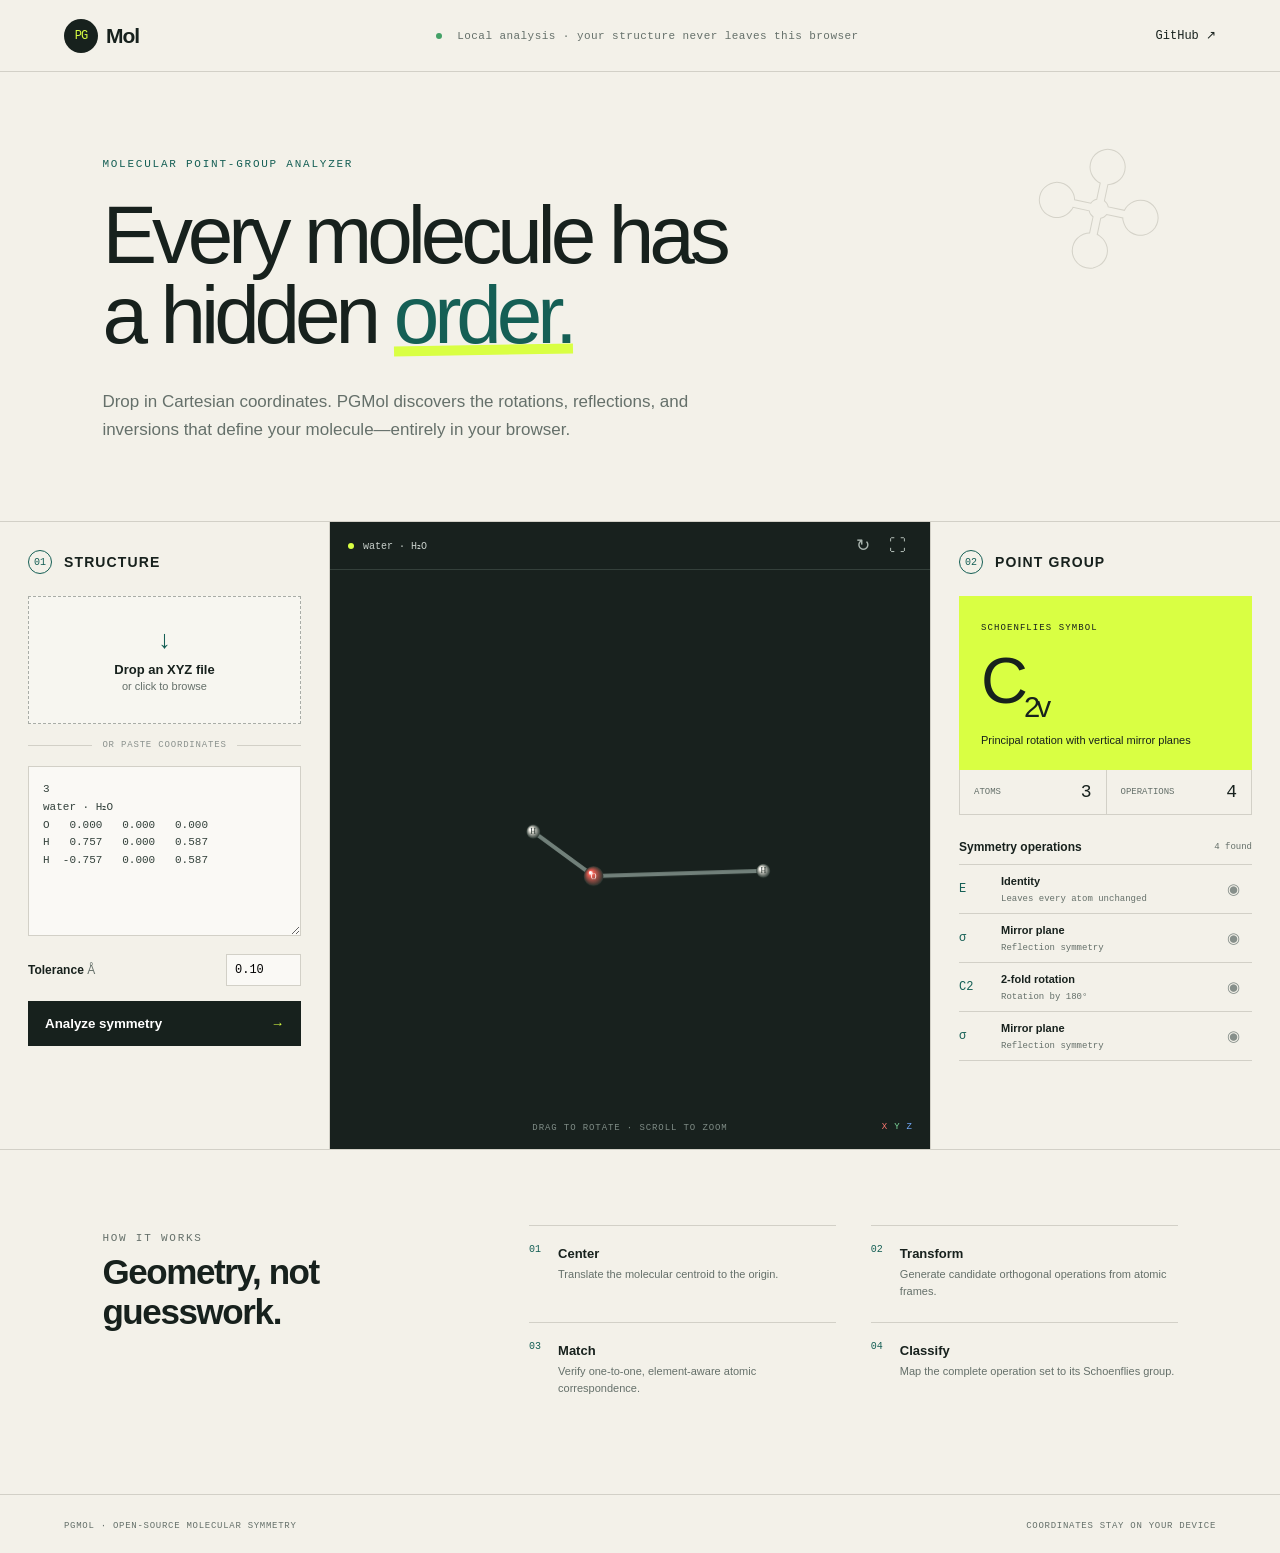
==== docs/index.html @ 48693a02 "Add browser symmetry analyzer" ====
<!doctype html>
<html lang="en">
<head>
  <meta charset="utf-8">
  <meta name="viewport" content="width=device-width, initial-scale=1">
  <meta name="description" content="Analyze molecular point-group symmetry privately in your browser.">
  <meta http-equiv="Content-Security-Policy" content="default-src 'self'; script-src 'self'; style-src 'self'; img-src 'self' data:; object-src 'none'; base-uri 'none'; form-action 'none'">
  <title>PGMol — Molecular Symmetry, Revealed</title>
  <link rel="stylesheet" href="style.css">
</head>
<body>
  <noscript><div class="noscript">PGMol requires JavaScript to analyze and render molecular structures.</div></noscript>
  <header class="topbar">
    <a class="brand" href="#" aria-label="PGMol home"><span class="mark">PG</span><span>Mol</span></a>
    <div class="privacy"><span></span> Local analysis · your structure never leaves this browser</div>
    <a class="github" href="https://github.com/Autonomous-Scientific-Agents/PGMol">GitHub ↗</a>
  </header>

  <main>
    <section class="hero">
      <p class="eyebrow">MOLECULAR POINT-GROUP ANALYZER</p>
      <h1>Every molecule has<br>a hidden <em>order.</em></h1>
      <p class="lede">Drop in Cartesian coordinates. PGMol discovers the rotations, reflections, and inversions that define your molecule—entirely in your browser.</p>
    </section>

    <section class="workbench" aria-label="Symmetry workbench">
      <aside class="input-panel">
        <div class="panel-heading"><span>01</span><h2>Structure</h2></div>
        <label id="dropzone" class="dropzone" for="file-input">
          <input id="file-input" type="file" accept=".xyz,chemical/x-xyz">
          <span class="drop-icon">↓</span>
          <strong>Drop an XYZ file</strong>
          <small>or click to browse</small>
        </label>
        <div class="or"><span>OR PASTE COORDINATES</span></div>
        <textarea id="xyz-input" spellcheck="false" aria-label="XYZ coordinates">3
water · H₂O
O   0.000   0.000   0.000
H   0.757   0.000   0.587
H  -0.757   0.000   0.587</textarea>
        <div class="settings-row">
          <label for="tolerance">Tolerance <span>Å</span></label>
          <input id="tolerance" type="number" min="0.001" step="0.01" value="0.10">
        </div>
        <button id="analyze" class="analyze">Analyze symmetry <span>→</span></button>
        <p id="error" class="error" role="alert"></p>
      </aside>

      <section class="viewer-panel">
        <div class="viewer-toolbar">
          <div><span class="status-dot"></span><span id="molecule-name">water · H₂O</span></div>
          <div class="viewer-actions"><button id="reset-view" title="Reset view">↻</button><button id="fullscreen" title="Fullscreen">⛶</button></div>
        </div>
        <canvas id="viewer" aria-label="Interactive three-dimensional molecular viewer"></canvas>
        <div class="drag-hint">DRAG TO ROTATE · SCROLL TO ZOOM</div>
        <div class="axis-key"><span class="x">X</span><span class="y">Y</span><span class="z">Z</span></div>
      </section>

      <aside class="result-panel">
        <div class="panel-heading"><span>02</span><h2>Point group</h2></div>
        <div class="point-group-card">
          <span>SCHOENFLIES SYMBOL</span>
          <strong id="point-group">C<sub>2v</sub></strong>
          <p id="group-description">Twofold rotation with two vertical mirror planes</p>
        </div>
        <div class="summary-grid">
          <div><span>Atoms</span><strong id="atom-count">3</strong></div>
          <div><span>Operations</span><strong id="operation-count">4</strong></div>
        </div>
        <div class="operations-heading"><h3>Symmetry operations</h3><span id="operation-badge">4 found</span></div>
        <div id="operations" class="operations"></div>
      </aside>
    </section>

    <section class="how-it-works">
      <div><p class="eyebrow">HOW IT WORKS</p><h2>Geometry, not guesswork.</h2></div>
      <ol>
        <li><span>01</span><div><strong>Center</strong><p>Translate the molecular centroid to the origin.</p></div></li>
        <li><span>02</span><div><strong>Transform</strong><p>Generate candidate orthogonal operations from atomic frames.</p></div></li>
        <li><span>03</span><div><strong>Match</strong><p>Verify one-to-one, element-aware atomic correspondence.</p></div></li>
        <li><span>04</span><div><strong>Classify</strong><p>Map the complete operation set to its Schoenflies group.</p></div></li>
      </ol>
    </section>
  </main>
  <footer><span>PGMol · Open-source molecular symmetry</span><span>Coordinates stay on your device</span></footer>
  <script type="module" src="app.js"></script>
</body>
</html>
---- docs/style.css ----
:root{--ink:#17211d;--muted:#65706a;--paper:#f3f1e9;--cream:#e8e4d8;--line:#d2d0c7;--acid:#d9ff43;--teal:#155f55;--white:#fff;--mono:'SFMono-Regular',Consolas,'Liberation Mono',monospace;--sans:Inter,-apple-system,BlinkMacSystemFont,'Segoe UI',sans-serif}*{box-sizing:border-box}html{scroll-behavior:smooth}body{margin:0;background:var(--paper);color:var(--ink);font-family:var(--sans);font-size:15px}.topbar{height:72px;border-bottom:1px solid var(--line);display:flex;align-items:center;padding:0 max(28px,5vw);gap:30px}.brand{display:flex;align-items:center;color:var(--ink);text-decoration:none;font-size:21px;font-weight:700;letter-spacing:-1px}.mark{display:grid;place-items:center;width:34px;height:34px;margin-right:8px;border-radius:50%;background:var(--ink);color:var(--acid);font:500 12px var(--mono);letter-spacing:-1px}.privacy{margin:auto;color:var(--muted);font:11px var(--mono);letter-spacing:.04em}.privacy span{display:inline-block;width:6px;height:6px;border-radius:50%;background:#43a167;margin-right:8px}.github{color:var(--ink);font:12px var(--mono);text-decoration:none}.hero{padding:86px max(28px,8vw) 76px;border-bottom:1px solid var(--line);position:relative;overflow:hidden}.hero:after{content:'✣';position:absolute;right:9vw;top:46px;font-size:160px;color:transparent;-webkit-text-stroke:1px #d4d2c8;transform:rotate(12deg)}.eyebrow{font:500 11px var(--mono);letter-spacing:.16em;color:var(--teal);margin:0 0 25px}.hero h1{font-size:clamp(46px,6.4vw,92px);line-height:.98;letter-spacing:-.062em;margin:0;max-width:920px;font-weight:500}.hero h1 em{font-style:normal;color:var(--teal);position:relative}.hero h1 em:after{content:'';position:absolute;height:10px;background:var(--acid);bottom:5px;left:0;right:0;z-index:-1;transform:rotate(-1deg)}.lede{color:var(--muted);font-size:17px;line-height:1.7;max-width:610px;margin:32px 0 0}.workbench{display:grid;grid-template-columns:minmax(260px,330px) minmax(390px,1fr) minmax(270px,350px);min-height:620px;border-bottom:1px solid var(--line)}.input-panel,.result-panel{padding:28px;border-right:1px solid var(--line)}.result-panel{border-right:0;border-left:1px solid var(--line)}.panel-heading{display:flex;align-items:center;gap:12px;margin-bottom:22px}.panel-heading span{font:10px var(--mono);color:var(--teal);border:1px solid var(--teal);border-radius:50%;width:24px;height:24px;display:grid;place-items:center}.panel-heading h2{font-size:14px;text-transform:uppercase;letter-spacing:.08em;margin:0}.dropzone{height:128px;border:1px dashed #a9ada7;background:rgba(255,255,255,.32);display:flex;flex-direction:column;justify-content:center;align-items:center;cursor:pointer;transition:.2s}.dropzone:hover,.dropzone.drag{background:#eaff9a;border-color:var(--teal)}.dropzone input{display:none}.drop-icon{font:25px var(--mono);color:var(--teal);line-height:1}.dropzone strong{font-size:13px;margin:8px 0 3px}.dropzone small{color:var(--muted);font-size:11px}.or{display:flex;align-items:center;gap:10px;color:#8a918d;font:9px var(--mono);letter-spacing:.09em;margin:16px 0}.or:before,.or:after{content:'';height:1px;background:var(--line);flex:1}textarea{width:100%;height:170px;resize:vertical;border:1px solid var(--line);background:#faf9f5;padding:14px;color:#34423c;font:11px/1.6 var(--mono);outline:none}textarea:focus{border-color:var(--teal)}.settings-row{display:flex;justify-content:space-between;align-items:center;margin:15px 0}.settings-row label{font-size:12px;font-weight:600}.settings-row label span{color:var(--muted);font-weight:400}.settings-row input{width:75px;padding:8px;border:1px solid var(--line);background:#faf9f5;font:12px var(--mono)}.analyze{width:100%;border:0;background:var(--ink);color:#fff;padding:15px 17px;text-align:left;font-weight:600;cursor:pointer;transition:.2s}.analyze:hover{background:var(--teal)}.analyze span{float:right;color:var(--acid)}.error{color:#a43229;font-size:11px;line-height:1.4;min-height:14px}.viewer-panel{min-width:0;background:#18211e;position:relative;display:flex;flex-direction:column}.viewer-toolbar{height:52px;padding:0 18px;display:flex;align-items:center;justify-content:space-between;color:#c7cfca;border-bottom:1px solid #34403b;font:10px var(--mono)}.status-dot{display:inline-block;width:6px;height:6px;background:var(--acid);border-radius:50%;margin-right:9px}.viewer-actions button{background:none;border:0;color:#aab5af;font-size:17px;cursor:pointer;margin-left:7px}#viewer{width:100%;height:100%;min-height:560px;cursor:grab;display:block;touch-action:none}#viewer:active{cursor:grabbing}.drag-hint{position:absolute;bottom:16px;left:50%;transform:translateX(-50%);color:#7f8c86;font:9px var(--mono);letter-spacing:.1em;white-space:nowrap}.axis-key{position:absolute;bottom:17px;right:18px;font:9px var(--mono);display:flex;gap:7px}.axis-key .x{color:#fb7670}.axis-key .y{color:#7cd69a}.axis-key .z{color:#72aafa}.point-group-card{background:var(--acid);padding:20px 22px;min-height:174px}.point-group-card>span{font:9px var(--mono);letter-spacing:.12em}.point-group-card strong{display:block;font-size:65px;line-height:1;margin:15px 0 10px;letter-spacing:-.06em;font-weight:500}.point-group-card sub{font-size:.45em}.point-group-card p{font-size:11px;line-height:1.45;max-width:240px;margin:0}.summary-grid{display:grid;grid-template-columns:1fr 1fr;border:1px solid var(--line);border-top:0}.summary-grid div{padding:12px 14px;display:flex;align-items:center;justify-content:space-between}.summary-grid div+div{border-left:1px solid var(--line)}.summary-grid span{font:9px var(--mono);color:var(--muted);text-transform:uppercase}.summary-grid strong{font:18px var(--mono);font-weight:400}.operations-heading{display:flex;align-items:center;justify-content:space-between;margin:25px 0 10px}.operations-heading h3{font-size:12px;margin:0}.operations-heading span{font:9px var(--mono);color:var(--muted)}.operations{max-height:260px;overflow:auto;border-top:1px solid var(--line)}.operation{display:grid;grid-template-columns:42px 1fr 25px;align-items:center;border-bottom:1px solid var(--line);min-height:49px;cursor:pointer;transition:.15s}.operation:hover,.operation.active{background:#e8edce}.operation:focus-visible,.viewer-actions button:focus-visible,.analyze:focus-visible,.dropzone:focus-within{outline:3px solid #70a99f;outline-offset:2px}.op-symbol{font:500 12px var(--mono);color:var(--teal)}.op-info strong{display:block;font-size:11px}.op-info small{font:9px var(--mono);color:var(--muted)}.op-eye{color:#87908b}.how-it-works{padding:75px max(28px,8vw);display:grid;grid-template-columns:1fr 2fr;gap:8vw}.how-it-works h2{font-size:35px;letter-spacing:-.04em;margin:0}.how-it-works ol{list-style:none;margin:0;padding:0;display:grid;grid-template-columns:1fr 1fr;gap:0 35px}.how-it-works li{display:flex;gap:17px;padding:18px 0;border-top:1px solid var(--line)}.how-it-works li>span{font:10px var(--mono);color:var(--teal)}.how-it-works strong{font-size:13px}.how-it-works p{color:var(--muted);font-size:11px;line-height:1.5;margin:5px 0}.noscript{padding:14px;text-align:center;background:#ffd8d2;color:#691d17;font-weight:600}footer{border-top:1px solid var(--line);display:flex;justify-content:space-between;padding:26px max(28px,5vw);font:9px var(--mono);color:var(--muted);text-transform:uppercase;letter-spacing:.08em}@media(max-width:1050px){.workbench{grid-template-columns:320px 1fr}.result-panel{grid-column:1/-1;border-left:0;border-top:1px solid var(--line);display:grid;grid-template-columns:250px 1fr;gap:25px}.result-panel .panel-heading{grid-column:1/-1;margin-bottom:0}.operations{max-height:210px}.how-it-works{grid-template-columns:1fr}}@media(max-width:700px){.privacy{display:none}.hero{padding-top:60px}.hero:after{display:none}.workbench{display:block}.input-panel{border-right:0}.viewer-panel{min-height:500px}.result-panel{display:block}.result-panel .panel-heading{margin-bottom:20px}.how-it-works ol{grid-template-columns:1fr}.topbar{height:60px}.hero h1{font-size:48px}footer{gap:20px;flex-direction:column}}
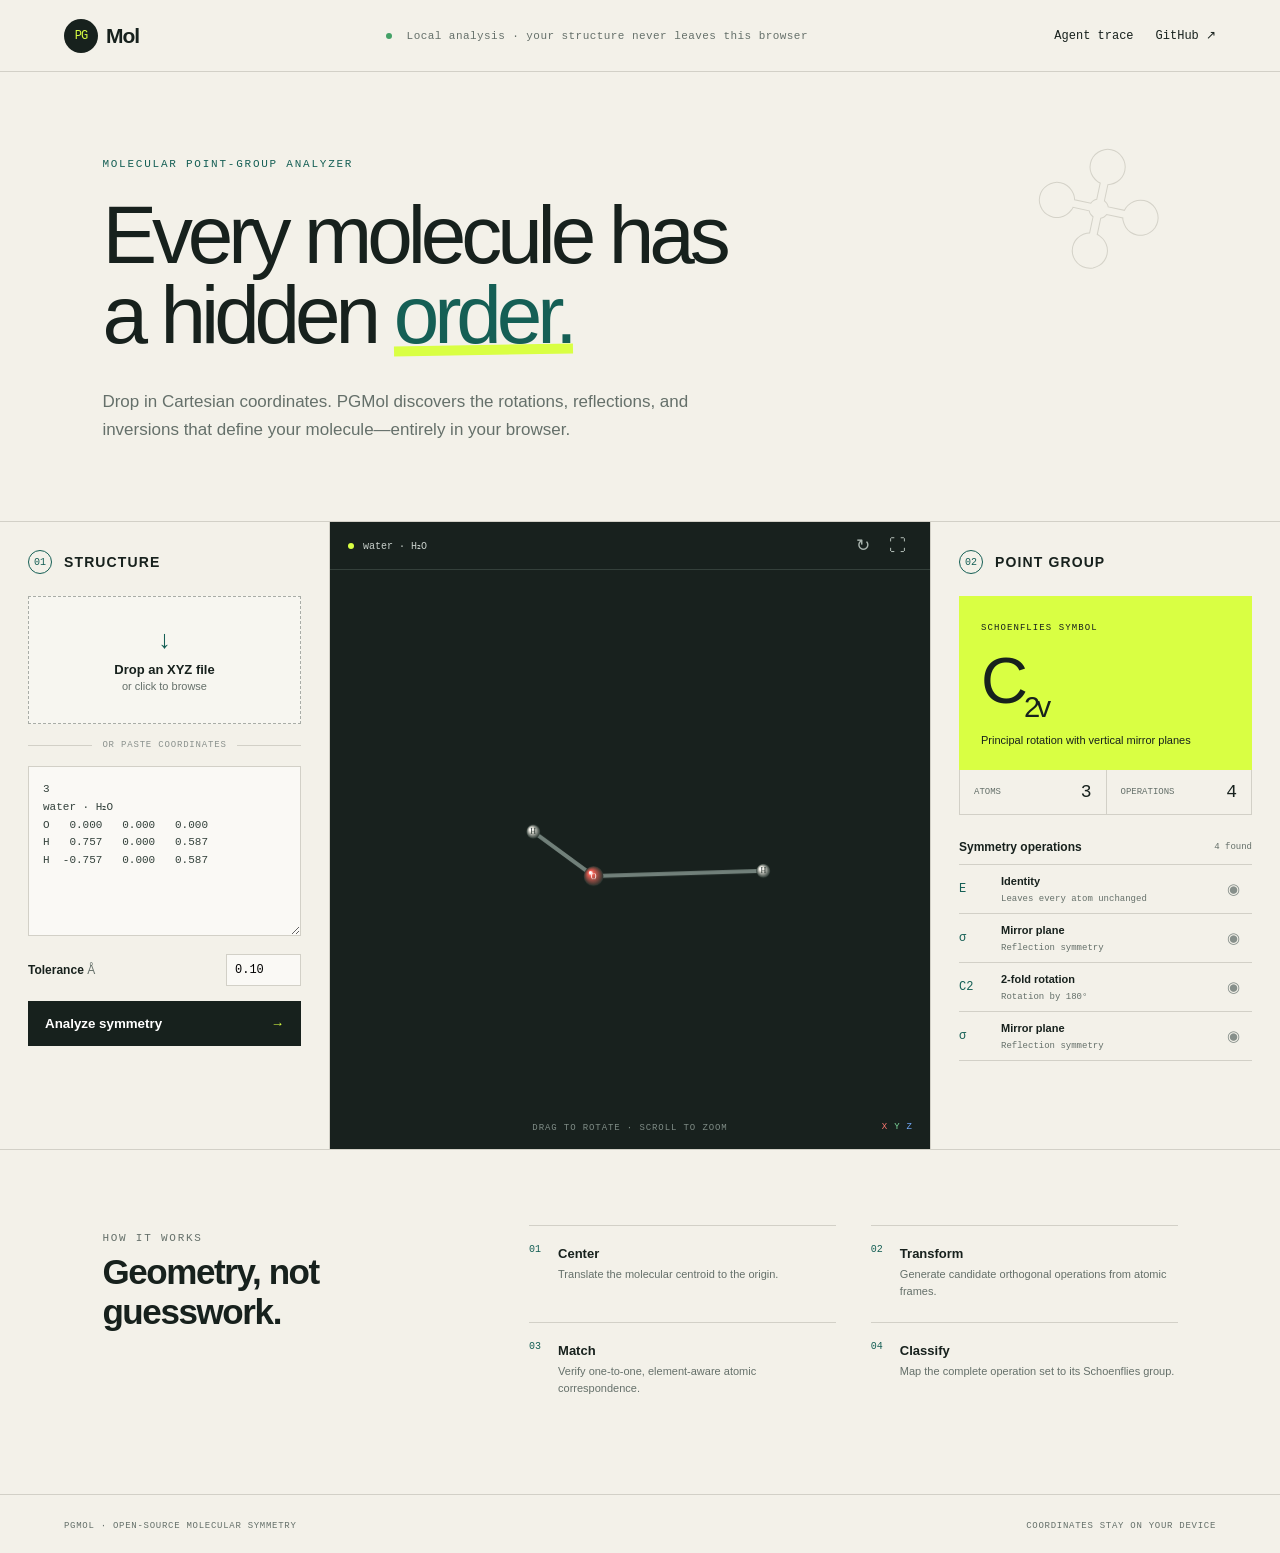
==== commit 78b3eb8d: "Publish PGMol development trace" ====
--- a/docs/index.html
+++ b/docs/index.html
@@ -13,7 +13,7 @@
   <header class="topbar">
     <a class="brand" href="#" aria-label="PGMol home"><span class="mark">PG</span><span>Mol</span></a>
     <div class="privacy"><span></span> Local analysis · your structure never leaves this browser</div>
-    <a class="github" href="https://github.com/Autonomous-Scientific-Agents/PGMol">GitHub ↗</a>
+    <nav class="top-links" aria-label="Project links"><a class="github" href="agent-traces/">Agent trace</a><a class="github" href="https://github.com/Autonomous-Scientific-Agents/PGMol">GitHub ↗</a></nav>
   </header>
 
   <main>
--- a/docs/style.css
+++ b/docs/style.css
@@ -1 +1 @@
-:root{--ink:#17211d;--muted:#65706a;--paper:#f3f1e9;--cream:#e8e4d8;--line:#d2d0c7;--acid:#d9ff43;--teal:#155f55;--white:#fff;--mono:'SFMono-Regular',Consolas,'Liberation Mono',monospace;--sans:Inter,-apple-system,BlinkMacSystemFont,'Segoe UI',sans-serif}*{box-sizing:border-box}html{scroll-behavior:smooth}body{margin:0;background:var(--paper);color:var(--ink);font-family:var(--sans);font-size:15px}.topbar{height:72px;border-bottom:1px solid var(--line);display:flex;align-items:center;padding:0 max(28px,5vw);gap:30px}.brand{display:flex;align-items:center;color:var(--ink);text-decoration:none;font-size:21px;font-weight:700;letter-spacing:-1px}.mark{display:grid;place-items:center;width:34px;height:34px;margin-right:8px;border-radius:50%;background:var(--ink);color:var(--acid);font:500 12px var(--mono);letter-spacing:-1px}.privacy{margin:auto;color:var(--muted);font:11px var(--mono);letter-spacing:.04em}.privacy span{display:inline-block;width:6px;height:6px;border-radius:50%;background:#43a167;margin-right:8px}.github{color:var(--ink);font:12px var(--mono);text-decoration:none}.hero{padding:86px max(28px,8vw) 76px;border-bottom:1px solid var(--line);position:relative;overflow:hidden}.hero:after{content:'✣';position:absolute;right:9vw;top:46px;font-size:160px;color:transparent;-webkit-text-stroke:1px #d4d2c8;transform:rotate(12deg)}.eyebrow{font:500 11px var(--mono);letter-spacing:.16em;color:var(--teal);margin:0 0 25px}.hero h1{font-size:clamp(46px,6.4vw,92px);line-height:.98;letter-spacing:-.062em;margin:0;max-width:920px;font-weight:500}.hero h1 em{font-style:normal;color:var(--teal);position:relative}.hero h1 em:after{content:'';position:absolute;height:10px;background:var(--acid);bottom:5px;left:0;right:0;z-index:-1;transform:rotate(-1deg)}.lede{color:var(--muted);font-size:17px;line-height:1.7;max-width:610px;margin:32px 0 0}.workbench{display:grid;grid-template-columns:minmax(260px,330px) minmax(390px,1fr) minmax(270px,350px);min-height:620px;border-bottom:1px solid var(--line)}.input-panel,.result-panel{padding:28px;border-right:1px solid var(--line)}.result-panel{border-right:0;border-left:1px solid var(--line)}.panel-heading{display:flex;align-items:center;gap:12px;margin-bottom:22px}.panel-heading span{font:10px var(--mono);color:var(--teal);border:1px solid var(--teal);border-radius:50%;width:24px;height:24px;display:grid;place-items:center}.panel-heading h2{font-size:14px;text-transform:uppercase;letter-spacing:.08em;margin:0}.dropzone{height:128px;border:1px dashed #a9ada7;background:rgba(255,255,255,.32);display:flex;flex-direction:column;justify-content:center;align-items:center;cursor:pointer;transition:.2s}.dropzone:hover,.dropzone.drag{background:#eaff9a;border-color:var(--teal)}.dropzone input{display:none}.drop-icon{font:25px var(--mono);color:var(--teal);line-height:1}.dropzone strong{font-size:13px;margin:8px 0 3px}.dropzone small{color:var(--muted);font-size:11px}.or{display:flex;align-items:center;gap:10px;color:#8a918d;font:9px var(--mono);letter-spacing:.09em;margin:16px 0}.or:before,.or:after{content:'';height:1px;background:var(--line);flex:1}textarea{width:100%;height:170px;resize:vertical;border:1px solid var(--line);background:#faf9f5;padding:14px;color:#34423c;font:11px/1.6 var(--mono);outline:none}textarea:focus{border-color:var(--teal)}.settings-row{display:flex;justify-content:space-between;align-items:center;margin:15px 0}.settings-row label{font-size:12px;font-weight:600}.settings-row label span{color:var(--muted);font-weight:400}.settings-row input{width:75px;padding:8px;border:1px solid var(--line);background:#faf9f5;font:12px var(--mono)}.analyze{width:100%;border:0;background:var(--ink);color:#fff;padding:15px 17px;text-align:left;font-weight:600;cursor:pointer;transition:.2s}.analyze:hover{background:var(--teal)}.analyze span{float:right;color:var(--acid)}.error{color:#a43229;font-size:11px;line-height:1.4;min-height:14px}.viewer-panel{min-width:0;background:#18211e;position:relative;display:flex;flex-direction:column}.viewer-toolbar{height:52px;padding:0 18px;display:flex;align-items:center;justify-content:space-between;color:#c7cfca;border-bottom:1px solid #34403b;font:10px var(--mono)}.status-dot{display:inline-block;width:6px;height:6px;background:var(--acid);border-radius:50%;margin-right:9px}.viewer-actions button{background:none;border:0;color:#aab5af;font-size:17px;cursor:pointer;margin-left:7px}#viewer{width:100%;height:100%;min-height:560px;cursor:grab;display:block;touch-action:none}#viewer:active{cursor:grabbing}.drag-hint{position:absolute;bottom:16px;left:50%;transform:translateX(-50%);color:#7f8c86;font:9px var(--mono);letter-spacing:.1em;white-space:nowrap}.axis-key{position:absolute;bottom:17px;right:18px;font:9px var(--mono);display:flex;gap:7px}.axis-key .x{color:#fb7670}.axis-key .y{color:#7cd69a}.axis-key .z{color:#72aafa}.point-group-card{background:var(--acid);padding:20px 22px;min-height:174px}.point-group-card>span{font:9px var(--mono);letter-spacing:.12em}.point-group-card strong{display:block;font-size:65px;line-height:1;margin:15px 0 10px;letter-spacing:-.06em;font-weight:500}.point-group-card sub{font-size:.45em}.point-group-card p{font-size:11px;line-height:1.45;max-width:240px;margin:0}.summary-grid{display:grid;grid-template-columns:1fr 1fr;border:1px solid var(--line);border-top:0}.summary-grid div{padding:12px 14px;display:flex;align-items:center;justify-content:space-between}.summary-grid div+div{border-left:1px solid var(--line)}.summary-grid span{font:9px var(--mono);color:var(--muted);text-transform:uppercase}.summary-grid strong{font:18px var(--mono);font-weight:400}.operations-heading{display:flex;align-items:center;justify-content:space-between;margin:25px 0 10px}.operations-heading h3{font-size:12px;margin:0}.operations-heading span{font:9px var(--mono);color:var(--muted)}.operations{max-height:260px;overflow:auto;border-top:1px solid var(--line)}.operation{display:grid;grid-template-columns:42px 1fr 25px;align-items:center;border-bottom:1px solid var(--line);min-height:49px;cursor:pointer;transition:.15s}.operation:hover,.operation.active{background:#e8edce}.operation:focus-visible,.viewer-actions button:focus-visible,.analyze:focus-visible,.dropzone:focus-within{outline:3px solid #70a99f;outline-offset:2px}.op-symbol{font:500 12px var(--mono);color:var(--teal)}.op-info strong{display:block;font-size:11px}.op-info small{font:9px var(--mono);color:var(--muted)}.op-eye{color:#87908b}.how-it-works{padding:75px max(28px,8vw);display:grid;grid-template-columns:1fr 2fr;gap:8vw}.how-it-works h2{font-size:35px;letter-spacing:-.04em;margin:0}.how-it-works ol{list-style:none;margin:0;padding:0;display:grid;grid-template-columns:1fr 1fr;gap:0 35px}.how-it-works li{display:flex;gap:17px;padding:18px 0;border-top:1px solid var(--line)}.how-it-works li>span{font:10px var(--mono);color:var(--teal)}.how-it-works strong{font-size:13px}.how-it-works p{color:var(--muted);font-size:11px;line-height:1.5;margin:5px 0}.noscript{padding:14px;text-align:center;background:#ffd8d2;color:#691d17;font-weight:600}footer{border-top:1px solid var(--line);display:flex;justify-content:space-between;padding:26px max(28px,5vw);font:9px var(--mono);color:var(--muted);text-transform:uppercase;letter-spacing:.08em}@media(max-width:1050px){.workbench{grid-template-columns:320px 1fr}.result-panel{grid-column:1/-1;border-left:0;border-top:1px solid var(--line);display:grid;grid-template-columns:250px 1fr;gap:25px}.result-panel .panel-heading{grid-column:1/-1;margin-bottom:0}.operations{max-height:210px}.how-it-works{grid-template-columns:1fr}}@media(max-width:700px){.privacy{display:none}.hero{padding-top:60px}.hero:after{display:none}.workbench{display:block}.input-panel{border-right:0}.viewer-panel{min-height:500px}.result-panel{display:block}.result-panel .panel-heading{margin-bottom:20px}.how-it-works ol{grid-template-columns:1fr}.topbar{height:60px}.hero h1{font-size:48px}footer{gap:20px;flex-direction:column}}
+:root{--ink:#17211d;--muted:#65706a;--paper:#f3f1e9;--cream:#e8e4d8;--line:#d2d0c7;--acid:#d9ff43;--teal:#155f55;--white:#fff;--mono:'SFMono-Regular',Consolas,'Liberation Mono',monospace;--sans:Inter,-apple-system,BlinkMacSystemFont,'Segoe UI',sans-serif}*{box-sizing:border-box}html{scroll-behavior:smooth}body{margin:0;background:var(--paper);color:var(--ink);font-family:var(--sans);font-size:15px}.topbar{height:72px;border-bottom:1px solid var(--line);display:flex;align-items:center;padding:0 max(28px,5vw);gap:30px}.brand{display:flex;align-items:center;color:var(--ink);text-decoration:none;font-size:21px;font-weight:700;letter-spacing:-1px}.mark{display:grid;place-items:center;width:34px;height:34px;margin-right:8px;border-radius:50%;background:var(--ink);color:var(--acid);font:500 12px var(--mono);letter-spacing:-1px}.privacy{margin:auto;color:var(--muted);font:11px var(--mono);letter-spacing:.04em}.privacy span{display:inline-block;width:6px;height:6px;border-radius:50%;background:#43a167;margin-right:8px}.top-links{display:flex;align-items:center;gap:22px}.github{color:var(--ink);font:12px var(--mono);text-decoration:none}.github:hover{text-decoration:underline}.trace-list{padding:70px max(28px,8vw);min-height:420px}.trace-card{max-width:850px;border:1px solid var(--line);background:rgba(255,255,255,.35);padding:36px}.trace-card h2{font-size:35px;letter-spacing:-.04em;margin:0 0 18px}.trace-card>p:not(.eyebrow):not(.trace-meta){color:var(--muted);font-size:16px;line-height:1.7;max-width:720px}.trace-meta{margin:25px 0;color:var(--teal);font:11px/1.6 var(--mono)}.trace-link{display:inline-flex;gap:30px;background:var(--ink);color:#fff;padding:14px 18px;text-decoration:none;font-weight:600}.trace-link span{color:var(--acid)}footer a{color:var(--muted)}.hero{padding:86px max(28px,8vw) 76px;border-bottom:1px solid var(--line);position:relative;overflow:hidden}.hero:after{content:'✣';position:absolute;right:9vw;top:46px;font-size:160px;color:transparent;-webkit-text-stroke:1px #d4d2c8;transform:rotate(12deg)}.eyebrow{font:500 11px var(--mono);letter-spacing:.16em;color:var(--teal);margin:0 0 25px}.hero h1{font-size:clamp(46px,6.4vw,92px);line-height:.98;letter-spacing:-.062em;margin:0;max-width:920px;font-weight:500}.hero h1 em{font-style:normal;color:var(--teal);position:relative}.hero h1 em:after{content:'';position:absolute;height:10px;background:var(--acid);bottom:5px;left:0;right:0;z-index:-1;transform:rotate(-1deg)}.lede{color:var(--muted);font-size:17px;line-height:1.7;max-width:610px;margin:32px 0 0}.workbench{display:grid;grid-template-columns:minmax(260px,330px) minmax(390px,1fr) minmax(270px,350px);min-height:620px;border-bottom:1px solid var(--line)}.input-panel,.result-panel{padding:28px;border-right:1px solid var(--line)}.result-panel{border-right:0;border-left:1px solid var(--line)}.panel-heading{display:flex;align-items:center;gap:12px;margin-bottom:22px}.panel-heading span{font:10px var(--mono);color:var(--teal);border:1px solid var(--teal);border-radius:50%;width:24px;height:24px;display:grid;place-items:center}.panel-heading h2{font-size:14px;text-transform:uppercase;letter-spacing:.08em;margin:0}.dropzone{height:128px;border:1px dashed #a9ada7;background:rgba(255,255,255,.32);display:flex;flex-direction:column;justify-content:center;align-items:center;cursor:pointer;transition:.2s}.dropzone:hover,.dropzone.drag{background:#eaff9a;border-color:var(--teal)}.dropzone input{display:none}.drop-icon{font:25px var(--mono);color:var(--teal);line-height:1}.dropzone strong{font-size:13px;margin:8px 0 3px}.dropzone small{color:var(--muted);font-size:11px}.or{display:flex;align-items:center;gap:10px;color:#8a918d;font:9px var(--mono);letter-spacing:.09em;margin:16px 0}.or:before,.or:after{content:'';height:1px;background:var(--line);flex:1}textarea{width:100%;height:170px;resize:vertical;border:1px solid var(--line);background:#faf9f5;padding:14px;color:#34423c;font:11px/1.6 var(--mono);outline:none}textarea:focus{border-color:var(--teal)}.settings-row{display:flex;justify-content:space-between;align-items:center;margin:15px 0}.settings-row label{font-size:12px;font-weight:600}.settings-row label span{color:var(--muted);font-weight:400}.settings-row input{width:75px;padding:8px;border:1px solid var(--line);background:#faf9f5;font:12px var(--mono)}.analyze{width:100%;border:0;background:var(--ink);color:#fff;padding:15px 17px;text-align:left;font-weight:600;cursor:pointer;transition:.2s}.analyze:hover{background:var(--teal)}.analyze span{float:right;color:var(--acid)}.error{color:#a43229;font-size:11px;line-height:1.4;min-height:14px}.viewer-panel{min-width:0;background:#18211e;position:relative;display:flex;flex-direction:column}.viewer-toolbar{height:52px;padding:0 18px;display:flex;align-items:center;justify-content:space-between;color:#c7cfca;border-bottom:1px solid #34403b;font:10px var(--mono)}.status-dot{display:inline-block;width:6px;height:6px;background:var(--acid);border-radius:50%;margin-right:9px}.viewer-actions button{background:none;border:0;color:#aab5af;font-size:17px;cursor:pointer;margin-left:7px}#viewer{width:100%;height:100%;min-height:560px;cursor:grab;display:block;touch-action:none}#viewer:active{cursor:grabbing}.drag-hint{position:absolute;bottom:16px;left:50%;transform:translateX(-50%);color:#7f8c86;font:9px var(--mono);letter-spacing:.1em;white-space:nowrap}.axis-key{position:absolute;bottom:17px;right:18px;font:9px var(--mono);display:flex;gap:7px}.axis-key .x{color:#fb7670}.axis-key .y{color:#7cd69a}.axis-key .z{color:#72aafa}.point-group-card{background:var(--acid);padding:20px 22px;min-height:174px}.point-group-card>span{font:9px var(--mono);letter-spacing:.12em}.point-group-card strong{display:block;font-size:65px;line-height:1;margin:15px 0 10px;letter-spacing:-.06em;font-weight:500}.point-group-card sub{font-size:.45em}.point-group-card p{font-size:11px;line-height:1.45;max-width:240px;margin:0}.summary-grid{display:grid;grid-template-columns:1fr 1fr;border:1px solid var(--line);border-top:0}.summary-grid div{padding:12px 14px;display:flex;align-items:center;justify-content:space-between}.summary-grid div+div{border-left:1px solid var(--line)}.summary-grid span{font:9px var(--mono);color:var(--muted);text-transform:uppercase}.summary-grid strong{font:18px var(--mono);font-weight:400}.operations-heading{display:flex;align-items:center;justify-content:space-between;margin:25px 0 10px}.operations-heading h3{font-size:12px;margin:0}.operations-heading span{font:9px var(--mono);color:var(--muted)}.operations{max-height:260px;overflow:auto;border-top:1px solid var(--line)}.operation{display:grid;grid-template-columns:42px 1fr 25px;align-items:center;border-bottom:1px solid var(--line);min-height:49px;cursor:pointer;transition:.15s}.operation:hover,.operation.active{background:#e8edce}.operation:focus-visible,.viewer-actions button:focus-visible,.analyze:focus-visible,.dropzone:focus-within{outline:3px solid #70a99f;outline-offset:2px}.op-symbol{font:500 12px var(--mono);color:var(--teal)}.op-info strong{display:block;font-size:11px}.op-info small{font:9px var(--mono);color:var(--muted)}.op-eye{color:#87908b}.how-it-works{padding:75px max(28px,8vw);display:grid;grid-template-columns:1fr 2fr;gap:8vw}.how-it-works h2{font-size:35px;letter-spacing:-.04em;margin:0}.how-it-works ol{list-style:none;margin:0;padding:0;display:grid;grid-template-columns:1fr 1fr;gap:0 35px}.how-it-works li{display:flex;gap:17px;padding:18px 0;border-top:1px solid var(--line)}.how-it-works li>span{font:10px var(--mono);color:var(--teal)}.how-it-works strong{font-size:13px}.how-it-works p{color:var(--muted);font-size:11px;line-height:1.5;margin:5px 0}.noscript{padding:14px;text-align:center;background:#ffd8d2;color:#691d17;font-weight:600}footer{border-top:1px solid var(--line);display:flex;justify-content:space-between;padding:26px max(28px,5vw);font:9px var(--mono);color:var(--muted);text-transform:uppercase;letter-spacing:.08em}@media(max-width:1050px){.workbench{grid-template-columns:320px 1fr}.result-panel{grid-column:1/-1;border-left:0;border-top:1px solid var(--line);display:grid;grid-template-columns:250px 1fr;gap:25px}.result-panel .panel-heading{grid-column:1/-1;margin-bottom:0}.operations{max-height:210px}.how-it-works{grid-template-columns:1fr}}@media(max-width:700px){.privacy{display:none}.hero{padding-top:60px}.hero:after{display:none}.workbench{display:block}.input-panel{border-right:0}.viewer-panel{min-height:500px}.result-panel{display:block}.result-panel .panel-heading{margin-bottom:20px}.how-it-works ol{grid-template-columns:1fr}.topbar{height:60px}.hero h1{font-size:48px}footer{gap:20px;flex-direction:column}}
